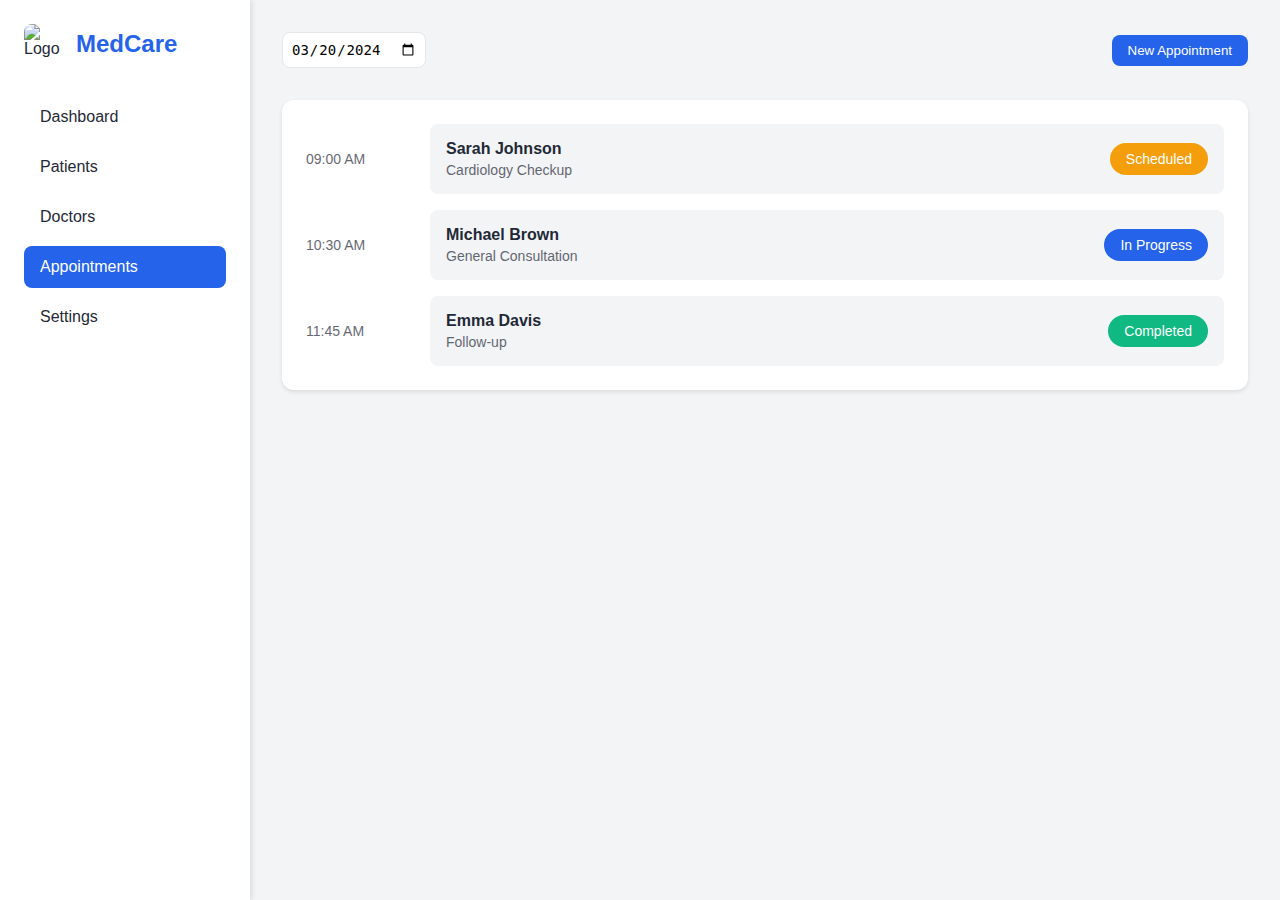
==== appointments.html @ c65918f0 "Add files via upload" ====
<!DOCTYPE html>
<html lang="en">
<head>
    <meta charset="UTF-8">
    <meta name="viewport" content="width=device-width, initial-scale=1.0">
    <title>Appointments - MedCare HMS</title>
    <link rel="stylesheet" href="style.css">
    <link rel="stylesheet" href="appointments.css">
</head>
<body>
    <div class="container">
        <nav class="sidebar">
            <div class="logo">
                <img src="https://images.unsplash.com/photo-1505751172876-fa1923c5c528?w=50&h=50&fit=crop" alt="Logo">
                <h1>MedCare</h1>
            </div>
            <ul class="nav-links">
                <li><a href="home.html">Dashboard</a></li>
                <li><a href="patients.html">Patients</a></li>
                <li><a href="doctors.html">Doctors</a></li>
                <li class="active"><a href="appointments.html">Appointments</a></li>
                <li><a href="settings.html">Settings</a></li>
            </ul>
        </nav>

        <main class="main-content">
            <header class="top-bar">
                <div class="date-filter">
                    <input type="date" value="2024-03-20">
                </div>
                <button class="add-button">New Appointment</button>
            </header>

            <div class="appointments-container">
                <div class="time-slots">
                    <div class="time-slot">
                        <span class="time">09:00 AM</span>
                        <div class="appointment-card">
                            <div class="patient-info">
                                <h4>Sarah Johnson</h4>
                                <p>Cardiology Checkup</p>
                            </div>
                            <div class="appointment-status scheduled">Scheduled</div>
                        </div>
                    </div>

                    <div class="time-slot">
                        <span class="time">10:30 AM</span>
                        <div class="appointment-card">
                            <div class="patient-info">
                                <h4>Michael Brown</h4>
                                <p>General Consultation</p>
                            </div>
                            <div class="appointment-status in-progress">In Progress</div>
                        </div>
                    </div>

                    <div class="time-slot">
                        <span class="time">11:45 AM</span>
                        <div class="appointment-card">
                            <div class="patient-info">
                                <h4>Emma Davis</h4>
                                <p>Follow-up</p>
                            </div>
                            <div class="appointment-status completed">Completed</div>
                        </div>
                    </div>
                </div>
            </div>
        </main>
    </div>
</body>
</html>
---- style.css ----
:root {
    --primary-color: #2563eb;
    --secondary-color: #1e40af;
    --background-color: #f3f4f6;
    --text-color: #1f2937;
    --border-color: #e5e7eb;
    --success-color: #10b981;
    --warning-color: #f59e0b;
    --danger-color: #ef4444;
}

* {
    margin: 0;
    padding: 0;
    box-sizing: border-box;
}

body {
    font-family: -apple-system, BlinkMacSystemFont, 'Segoe UI', Roboto, Oxygen,
        Ubuntu, Cantarell, 'Open Sans', 'Helvetica Neue', sans-serif;
    background-color: var(--background-color);
    color: var(--text-color);
}

.container {
    display: flex;
    min-height: 100vh;
}

.sidebar {
    width: 250px;
    background-color: white;
    padding: 1.5rem;
    box-shadow: 2px 0 5px rgba(0, 0, 0, 0.1);
}

.logo {
    display: flex;
    align-items: center;
    gap: 0.75rem;
    margin-bottom: 2rem;
}

.logo img {
    width: 40px;
    height: 40px;
    border-radius: 8px;
}

.logo h1 {
    font-size: 1.5rem;
    color: var(--primary-color);
}

.nav-links {
    list-style: none;
}

.nav-links li {
    margin-bottom: 0.5rem;
}

.nav-links a {
    display: block;
    padding: 0.75rem 1rem;
    color: var(--text-color);
    text-decoration: none;
    border-radius: 8px;
    transition: all 0.3s ease;
}

.nav-links li.active a,
.nav-links a:hover {
    background-color: var(--primary-color);
    color: white;
}

.main-content {
    flex: 1;
    padding: 2rem;
}

.top-bar {
    display: flex;
    justify-content: space-between;
    align-items: center;
    margin-bottom: 2rem;
}

.search-bar input {
    padding: 0.5rem 1rem;
    border: 1px solid var(--border-color);
    border-radius: 8px;
    width: 300px;
}

.user-profile {
    display: flex;
    align-items: center;
    gap: 1rem;
}

.user-profile img {
    width: 35px;
    height: 35px;
    border-radius: 50%;
}

.add-button {
    background-color: var(--primary-color);
    color: white;
    border: none;
    padding: 0.5rem 1rem;
    border-radius: 8px;
    cursor: pointer;
    transition: background-color 0.3s ease;
}

.add-button:hover {
    background-color: var(--secondary-color);
}
---- appointments.css ----
.appointments-container {
    background: white;
    border-radius: 12px;
    padding: 1.5rem;
    box-shadow: 0 2px 4px rgba(0, 0, 0, 0.1);
}

.date-filter {
    display: flex;
    align-items: center;
}

.date-filter input {
    padding: 0.5rem;
    border: 1px solid var(--border-color);
    border-radius: 8px;
    font-size: 0.875rem;
}

.time-slots {
    display: flex;
    flex-direction: column;
    gap: 1rem;
}

.time-slot {
    display: flex;
    align-items: center;
    gap: 1.5rem;
}

.time {
    min-width: 100px;
    font-size: 0.875rem;
    color: var(--text-color);
    opacity: 0.7;
}

.appointment-card {
    flex: 1;
    display: flex;
    justify-content: space-between;
    align-items: center;
    padding: 1rem;
    background-color: var(--background-color);
    border-radius: 8px;
}

.patient-info h4 {
    font-size: 1rem;
    margin-bottom: 0.25rem;
}

.patient-info p {
    font-size: 0.875rem;
    color: var(--text-color);
    opacity: 0.7;
}

.appointment-status {
    padding: 0.5rem 1rem;
    border-radius: 9999px;
    font-size: 0.875rem;
    font-weight: 500;
}

.appointment-status.scheduled {
    background-color: var(--warning-color);
    color: white;
}

.appointment-status.in-progress {
    background-color: var(--primary-color);
    color: white;
}

.appointment-status.completed {
    background-color: var(--success-color);
    color: white;
}
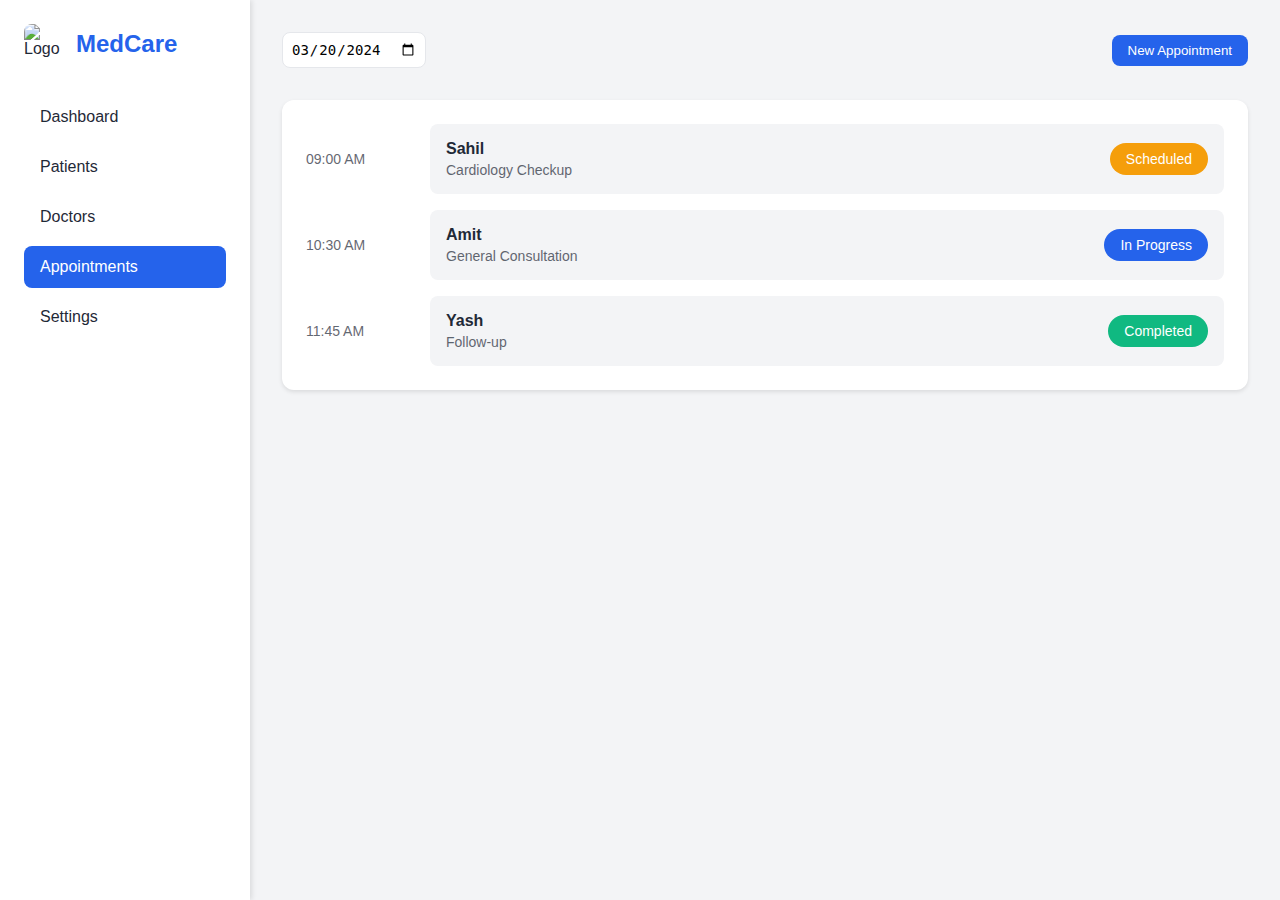
==== commit 1deeb2a8: "Update appointments.html" ====
--- a/appointments.html
+++ b/appointments.html
@@ -37,7 +37,7 @@
                         <span class="time">09:00 AM</span>
                         <div class="appointment-card">
                             <div class="patient-info">
-                                <h4>Sarah Johnson</h4>
+                                <h4>Sahil</h4>
                                 <p>Cardiology Checkup</p>
                             </div>
                             <div class="appointment-status scheduled">Scheduled</div>
@@ -48,7 +48,7 @@
                         <span class="time">10:30 AM</span>
                         <div class="appointment-card">
                             <div class="patient-info">
-                                <h4>Michael Brown</h4>
+                                <h4>Amit</h4>
                                 <p>General Consultation</p>
                             </div>
                             <div class="appointment-status in-progress">In Progress</div>
@@ -59,7 +59,7 @@
                         <span class="time">11:45 AM</span>
                         <div class="appointment-card">
                             <div class="patient-info">
-                                <h4>Emma Davis</h4>
+                                <h4>Yash</h4>
                                 <p>Follow-up</p>
                             </div>
                             <div class="appointment-status completed">Completed</div>
@@ -70,4 +70,4 @@
         </main>
     </div>
 </body>
-</html>+</html>
